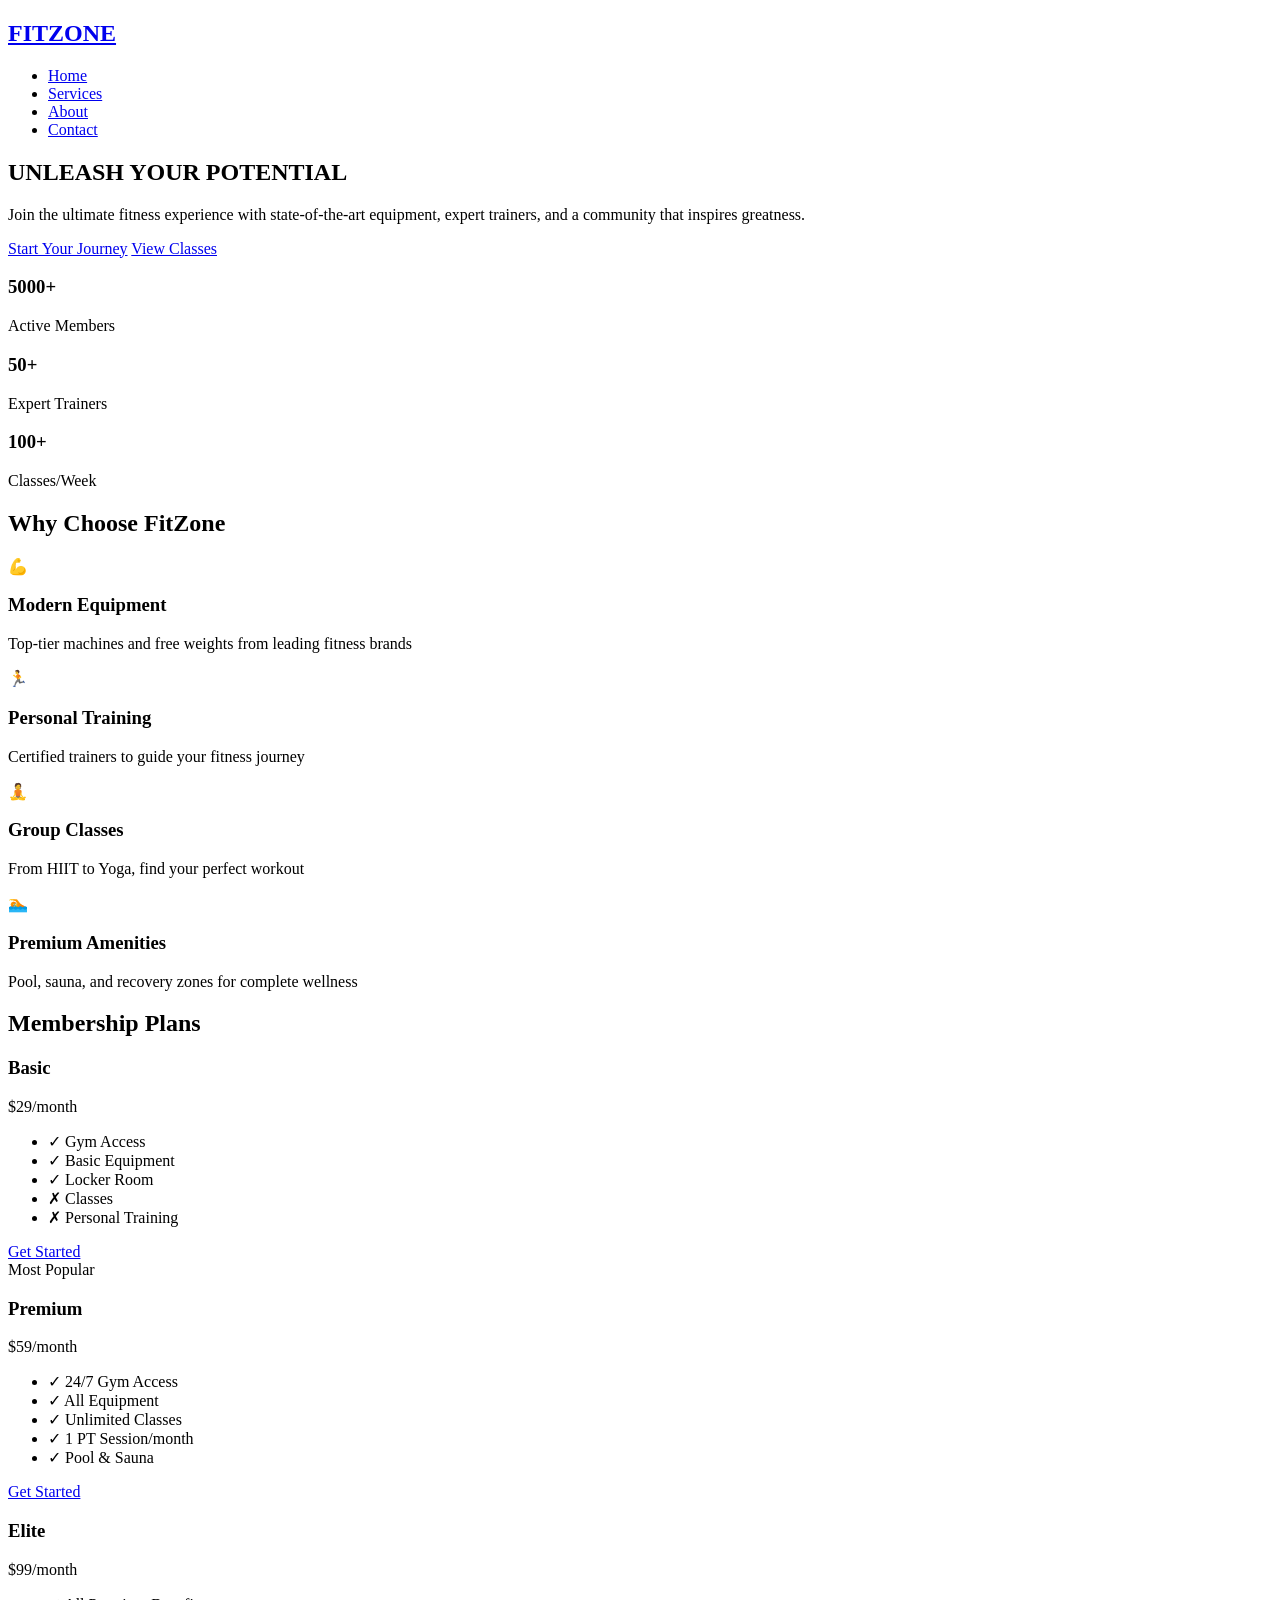
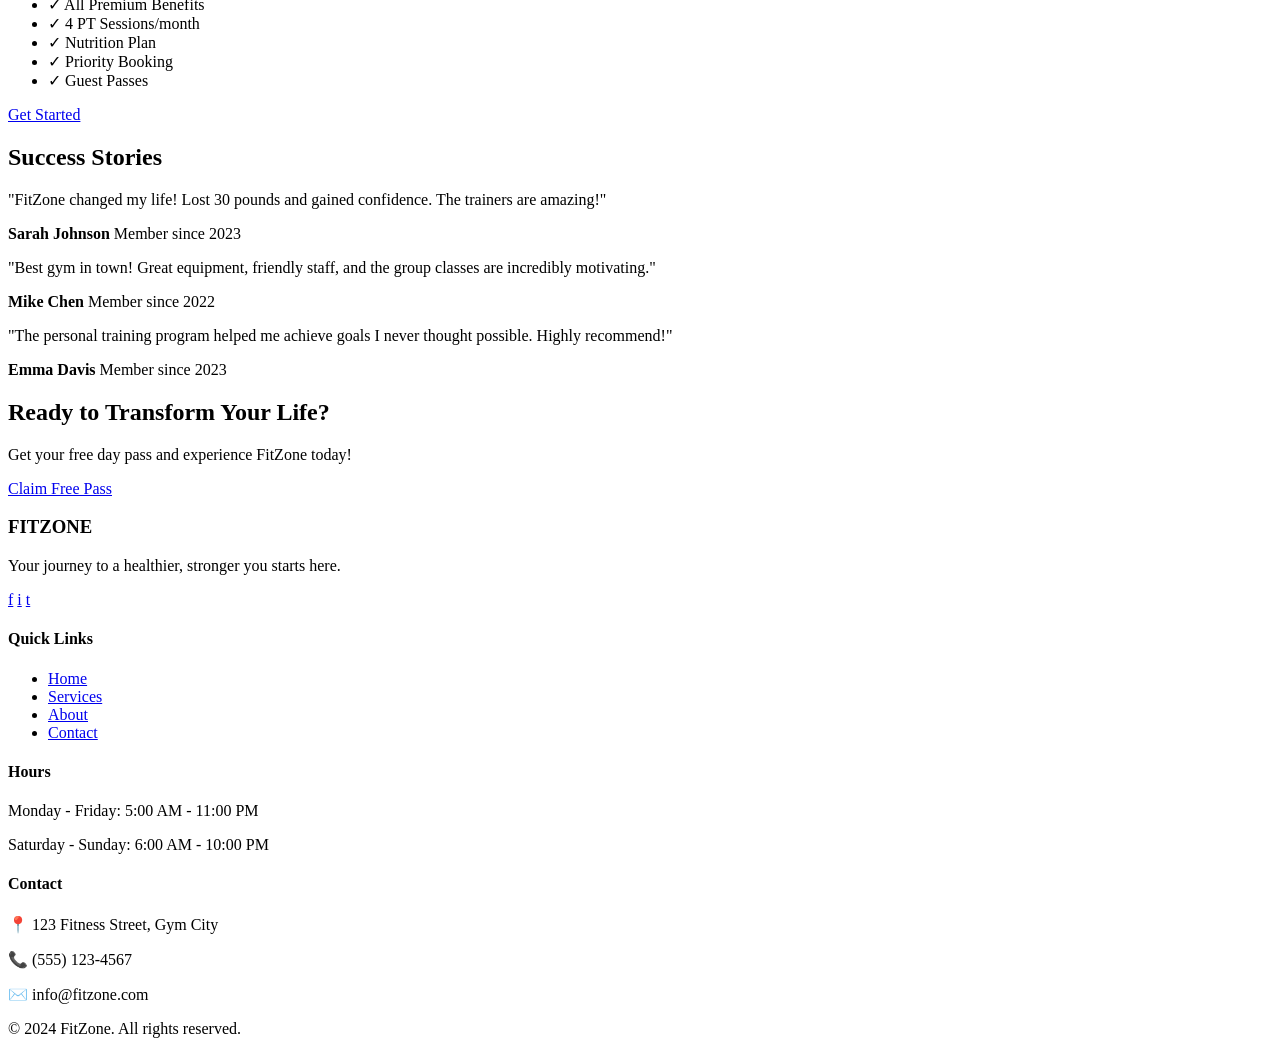
==== templates/index.html @ e3a337a7 "Gym Webite" ====
<!DOCTYPE html>
<html lang="en">
<head>
    <meta charset="UTF-8">
    <meta name="viewport" content="width=device-width, initial-scale=1.0">
    <title>FitZone - Transform Your Body, Transform Your Life</title>
    <link rel="stylesheet" href="/style.css">
</head>
<body>
    <nav class="navbar">
        <div class="nav-container">
            <div class="logo">
                <a href="/"><h1>FIT<span>ZONE</span></h1></a>
            </div>
            <ul class="nav-menu">
                <li><a href="/" class="nav-link active">Home</a></li>
                <li><a href="/services" class="nav-link">Services</a></li>
                <li><a href="/about" class="nav-link">About</a></li>
                <li><a href="/contact" class="nav-link">Contact</a></li>
            </ul>
            <div class="hamburger">
                <span></span>
                <span></span>
                <span></span>
            </div>
        </div>
    </nav>

    <section class="hero">
        <div class="hero-content">
            <h1 class="hero-title">UNLEASH YOUR <span>POTENTIAL</span></h1>
            <p class="hero-subtitle">Join the ultimate fitness experience with state-of-the-art equipment, expert trainers, and a community that inspires greatness.</p>
            <div class="hero-buttons">
                <a href="/contact" class="btn btn-primary">Start Your Journey</a>
                <a href="/services" class="btn btn-secondary">View Classes</a>
            </div>
        </div>
        <div class="hero-stats">
            <div class="stat">
                <h3>5000+</h3>
                <p>Active Members</p>
            </div>
            <div class="stat">
                <h3>50+</h3>
                <p>Expert Trainers</p>
            </div>
            <div class="stat">
                <h3>100+</h3>
                <p>Classes/Week</p>
            </div>
        </div>
    </section>

    <section class="features">
        <div class="container">
            <h2 class="section-title">Why Choose <span>FitZone</span></h2>
            <div class="features-grid">
                <div class="feature-card">
                    <div class="feature-icon">💪</div>
                    <h3>Modern Equipment</h3>
                    <p>Top-tier machines and free weights from leading fitness brands</p>
                </div>
                <div class="feature-card">
                    <div class="feature-icon">🏃</div>
                    <h3>Personal Training</h3>
                    <p>Certified trainers to guide your fitness journey</p>
                </div>
                <div class="feature-card">
                    <div class="feature-icon">🧘</div>
                    <h3>Group Classes</h3>
                    <p>From HIIT to Yoga, find your perfect workout</p>
                </div>
                <div class="feature-card">
                    <div class="feature-icon">🏊</div>
                    <h3>Premium Amenities</h3>
                    <p>Pool, sauna, and recovery zones for complete wellness</p>
                </div>
            </div>
        </div>
    </section>

    <section class="membership">
        <div class="container">
            <h2 class="section-title">Membership <span>Plans</span></h2>
            <div class="plans-grid">
                <div class="plan-card">
                    <h3>Basic</h3>
                    <div class="price">$29<span>/month</span></div>
                    <ul>
                        <li>✓ Gym Access</li>
                        <li>✓ Basic Equipment</li>
                        <li>✓ Locker Room</li>
                        <li>✗ Classes</li>
                        <li>✗ Personal Training</li>
                    </ul>
                    <a href="/contact" class="btn btn-outline">Get Started</a>
                </div>
                <div class="plan-card featured">
                    <div class="badge">Most Popular</div>
                    <h3>Premium</h3>
                    <div class="price">$59<span>/month</span></div>
                    <ul>
                        <li>✓ 24/7 Gym Access</li>
                        <li>✓ All Equipment</li>
                        <li>✓ Unlimited Classes</li>
                        <li>✓ 1 PT Session/month</li>
                        <li>✓ Pool & Sauna</li>
                    </ul>
                    <a href="/contact" class="btn btn-primary">Get Started</a>
                </div>
                <div class="plan-card">
                    <h3>Elite</h3>
                    <div class="price">$99<span>/month</span></div>
                    <ul>
                        <li>✓ All Premium Benefits</li>
                        <li>✓ 4 PT Sessions/month</li>
                        <li>✓ Nutrition Plan</li>
                        <li>✓ Priority Booking</li>
                        <li>✓ Guest Passes</li>
                    </ul>
                    <a href="/contact" class="btn btn-outline">Get Started</a>
                </div>
            </div>
        </div>
    </section>

    <section class="testimonials">
        <div class="container">
            <h2 class="section-title">Success <span>Stories</span></h2>
            <div class="testimonials-grid">
                <div class="testimonial-card">
                    <p>"FitZone changed my life! Lost 30 pounds and gained confidence. The trainers are amazing!"</p>
                    <div class="testimonial-author">
                        <strong>Sarah Johnson</strong>
                        <span>Member since 2023</span>
                    </div>
                </div>
                <div class="testimonial-card">
                    <p>"Best gym in town! Great equipment, friendly staff, and the group classes are incredibly motivating."</p>
                    <div class="testimonial-author">
                        <strong>Mike Chen</strong>
                        <span>Member since 2022</span>
                    </div>
                </div>
                <div class="testimonial-card">
                    <p>"The personal training program helped me achieve goals I never thought possible. Highly recommend!"</p>
                    <div class="testimonial-author">
                        <strong>Emma Davis</strong>
                        <span>Member since 2023</span>
                    </div>
                </div>
            </div>
        </div>
    </section>

    <section class="cta">
        <div class="container">
            <h2>Ready to Transform Your Life?</h2>
            <p>Get your free day pass and experience FitZone today!</p>
            <a href="/contact" class="btn btn-primary btn-large">Claim Free Pass</a>
        </div>
    </section>

    <footer class="footer">
        <div class="container">
            <div class="footer-content">
                <div class="footer-section">
                    <h3>FIT<span>ZONE</span></h3>
                    <p>Your journey to a healthier, stronger you starts here.</p>
                    <div class="social-links">
                        <a href="#" aria-label="Facebook">f</a>
                        <a href="#" aria-label="Instagram">i</a>
                        <a href="#" aria-label="Twitter">t</a>
                    </div>
                </div>
                <div class="footer-section">
                    <h4>Quick Links</h4>
                    <ul>
                        <li><a href="/">Home</a></li>
                        <li><a href="/services">Services</a></li>
                        <li><a href="/about">About</a></li>
                        <li><a href="/contact">Contact</a></li>
                    </ul>
                </div>
                <div class="footer-section">
                    <h4>Hours</h4>
                    <p>Monday - Friday: 5:00 AM - 11:00 PM</p>
                    <p>Saturday - Sunday: 6:00 AM - 10:00 PM</p>
                </div>
                <div class="footer-section">
                    <h4>Contact</h4>
                    <p>📍 123 Fitness Street, Gym City</p>
                    <p>📞 (555) 123-4567</p>
                    <p>✉️ info@fitzone.com</p>
                </div>
            </div>
            <div class="footer-bottom">
                <p>&copy; 2024 FitZone. All rights reserved.</p>
            </div>
        </div>
    </footer>

    <script src="/script.js"></script>
</body>
</html>
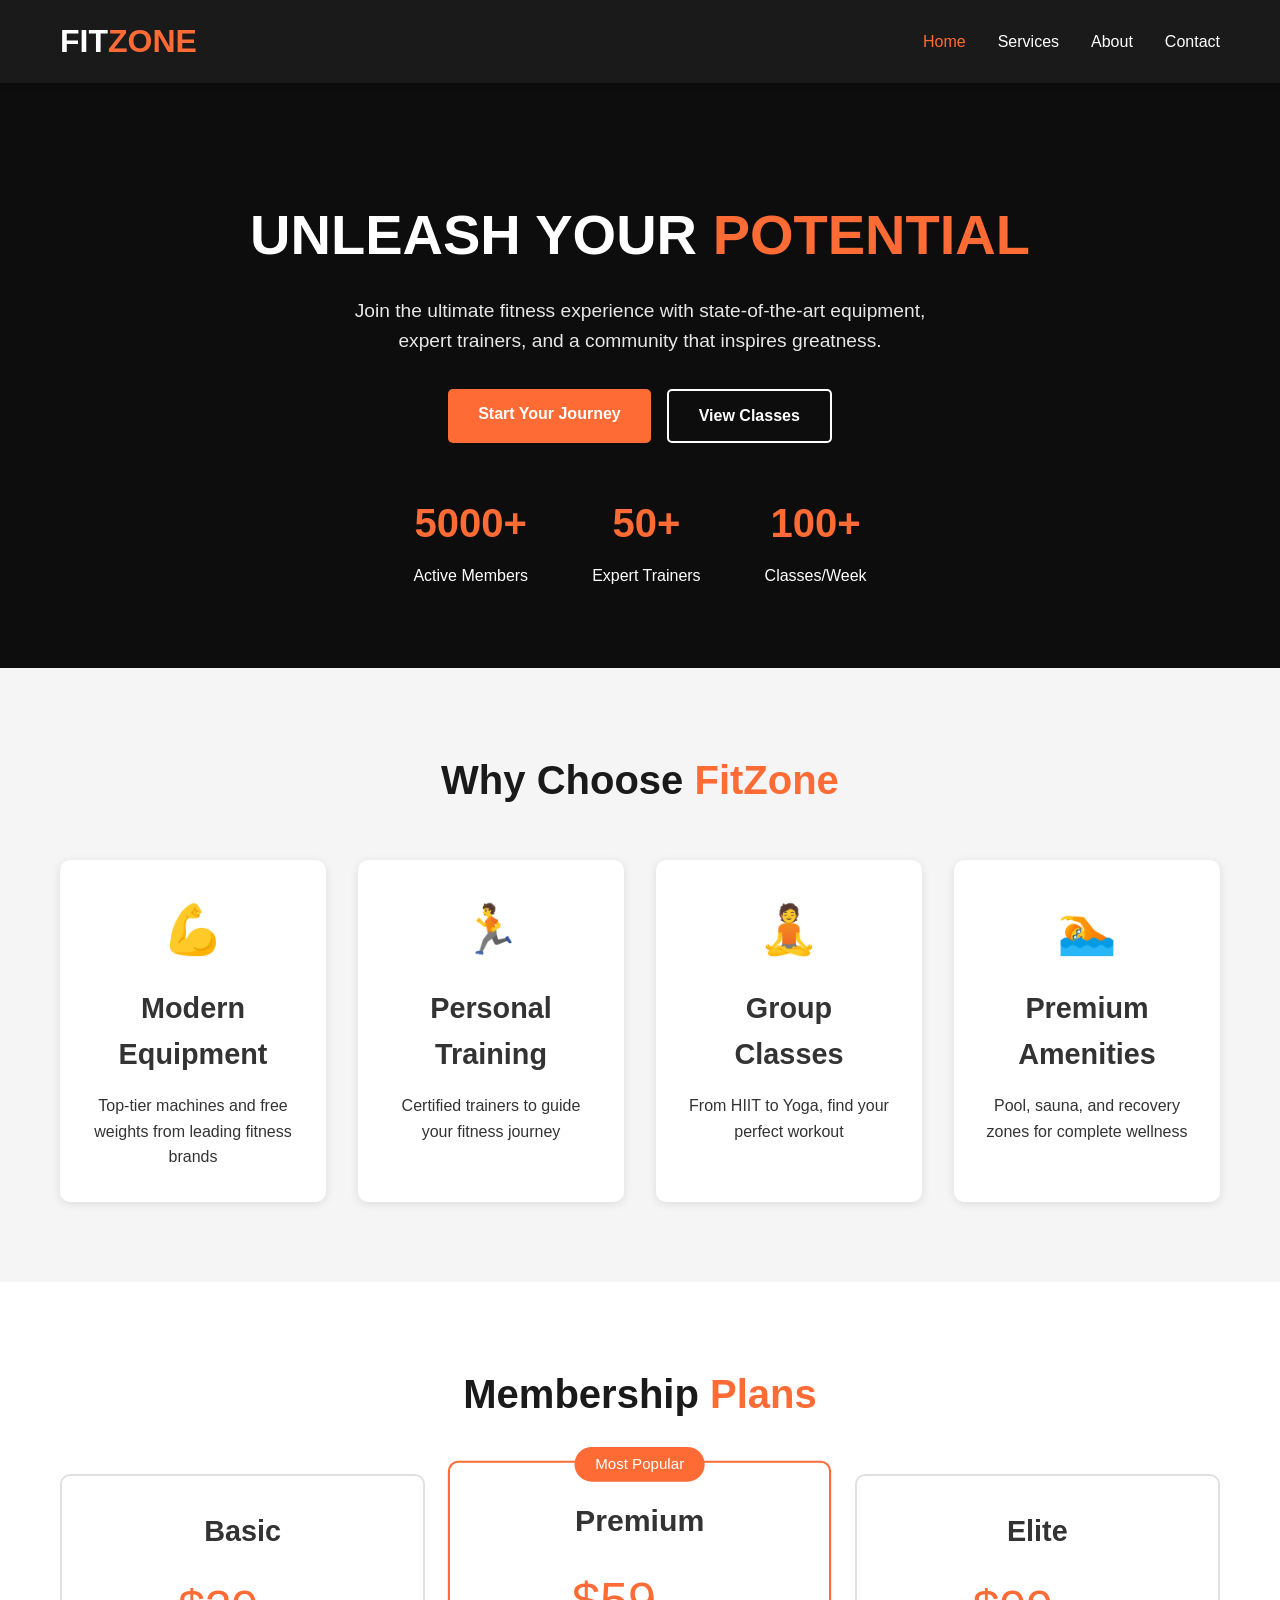
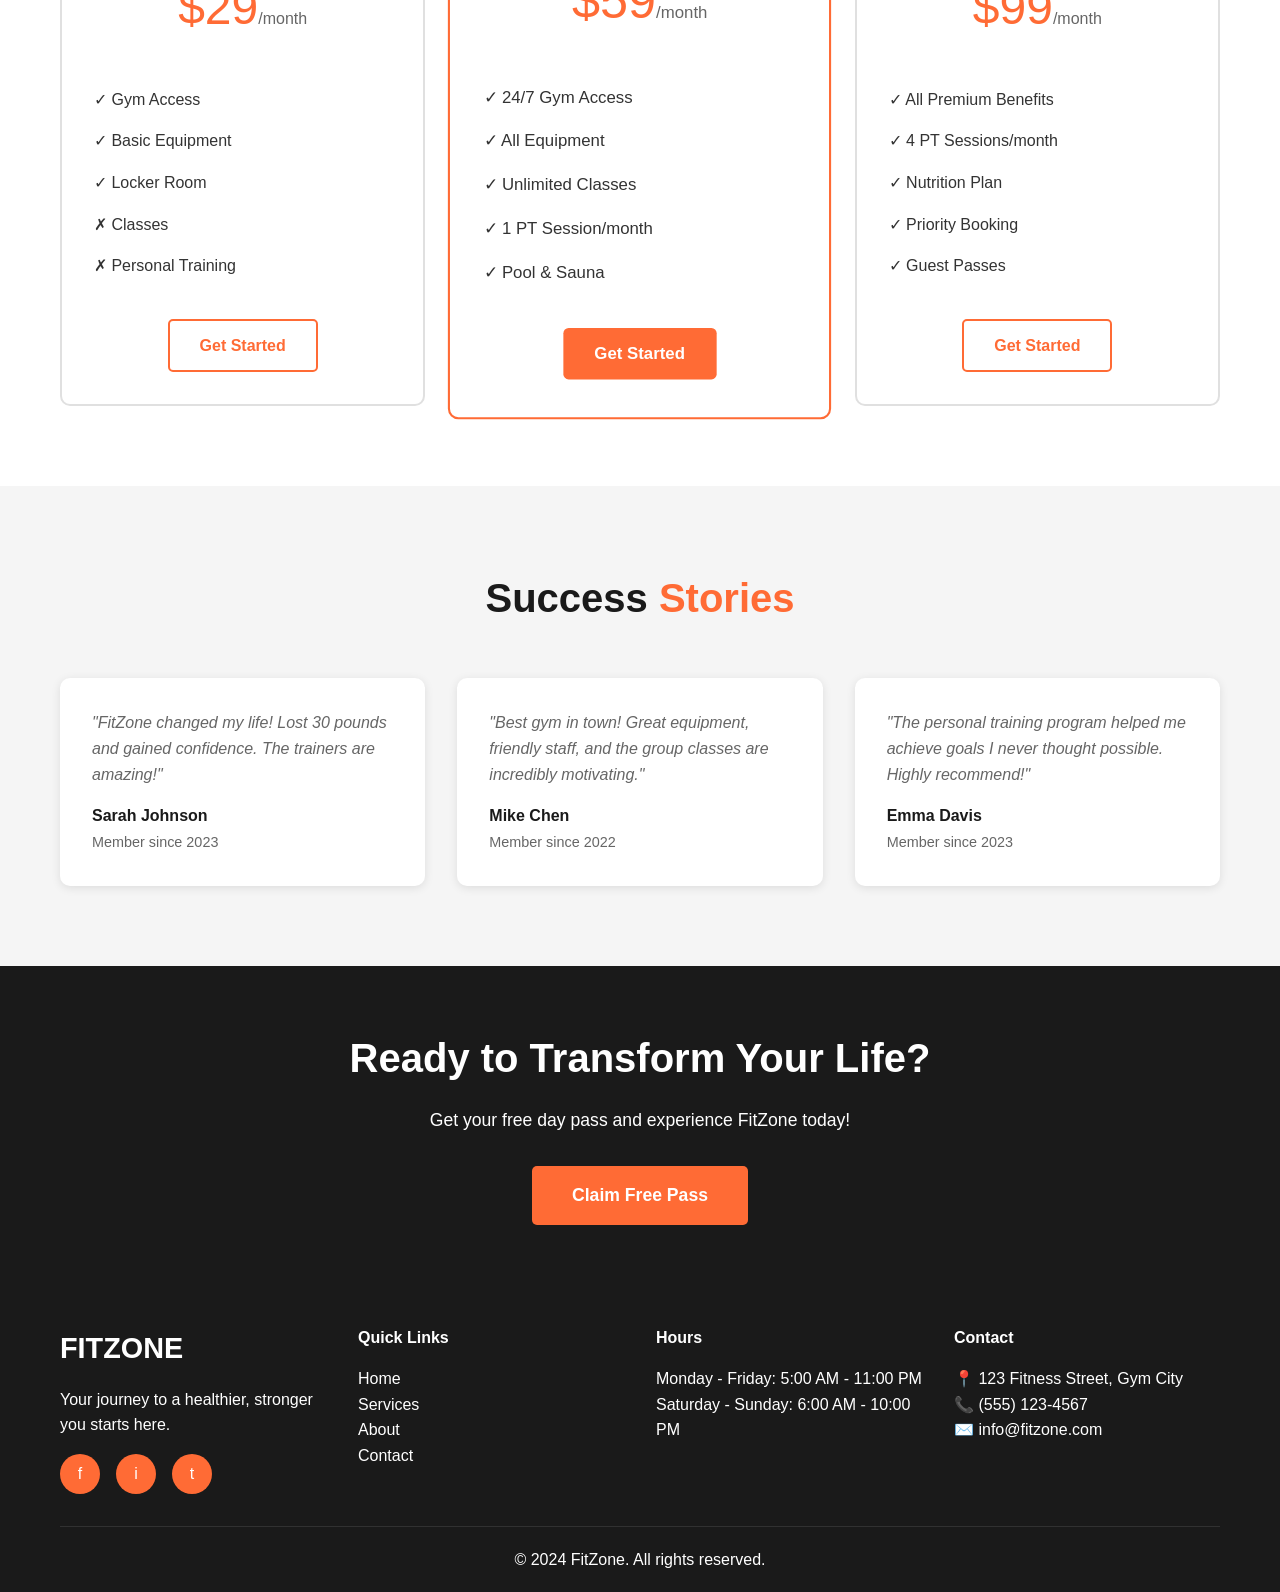
==== commit 01ea2f56: "Redesigned" ====
--- a/templates/index.html
+++ b/templates/index.html
@@ -4,7 +4,7 @@
     <meta charset="UTF-8">
     <meta name="viewport" content="width=device-width, initial-scale=1.0">
     <title>FitZone - Transform Your Body, Transform Your Life</title>
-    <link rel="stylesheet" href="/style.css">
+    <link rel="stylesheet" href="../public/style.css">
 </head>
 <body>
     <nav class="navbar">
--- a/public/style.css
+++ b/public/style.css
@@ -0,0 +1,960 @@
+/* Reset and Base Styles */
+* {
+    margin: 0;
+    padding: 0;
+    box-sizing: border-box;
+}
+
+:root {
+    --primary-color: #ff6b35;
+    --secondary-color: #1a1a1a;
+    --accent-color: #ffd93d;
+    --text-light: #ffffff;
+    --text-dark: #333333;
+    --gray-light: #f5f5f5;
+    --gray-medium: #666666;
+    --shadow: 0 2px 10px rgba(0, 0, 0, 0.1);
+    --transition: all 0.3s ease;
+}
+
+body {
+    font-family: 'Arial', sans-serif;
+    line-height: 1.6;
+    color: var(--text-dark);
+    background-color: var(--text-light);
+}
+
+.container {
+    max-width: 1200px;
+    margin: 0 auto;
+    padding: 0 20px;
+}
+
+.logo a{
+    text-decoration: none;
+}
+
+/* Typography */
+h1, h2, h3, h4, h5, h6 {
+    margin-bottom: 1rem;
+    font-weight: bold;
+}
+
+h1 { font-size: 3rem; }
+h2 { font-size: 2.5rem; }
+h3 { font-size: 1.8rem; }
+
+@media (max-width: 768px) {
+    h1 { font-size: 2rem; }
+    h2 { font-size: 1.8rem; }
+    h3 { font-size: 1.4rem; }
+}
+
+/* Navigation */
+.navbar {
+    background-color: var(--secondary-color);
+    position: fixed;
+    top: 0;
+    width: 100%;
+    z-index: 1000;
+    box-shadow: var(--shadow);
+}
+
+.nav-container {
+    display: flex;
+    justify-content: space-between;
+    align-items: center;
+    padding: 1rem 0;
+    max-width: 1200px;
+    margin: 0 auto;
+    padding: 1rem 20px;
+}
+
+.logo h1 {
+    color: var(--text-light);
+    font-size: 2rem;
+    margin: 0;
+}
+
+.logo span {
+    color: var(--primary-color);
+}
+
+.trainer_img{
+    width: 25vw;
+    height: 54vh;
+    border-radius: 3px;
+}
+
+.ceo_img{
+    width: 60vw;
+    height: 30vh;
+    object-fit: contain;
+    border-radius: 6px;
+}
+.nutritian{
+    width: 50vw;
+    height: 30vh;
+    object-fit: contain;
+    border-radius: 6px;
+}
+.htimg{
+    width: 50vw;
+    height: 30vh;
+    object-fit: contain;
+    border-radius: 6px;
+}
+.od_pic{
+    width: 50vw;
+    height: 30vh;
+    object-fit: contain;
+    border-radius: 6px;
+}
+.gym{
+    width: 50vw;
+    height: 60vh;
+    object-fit: contain;
+    border-radius: 8px;
+}
+.weight_room{
+    width: 23vw;
+    height: 28vh;
+    object-fit: contain;
+    border-radius: 8px;
+}
+.gym1{
+    width: 23vw;
+    height: 28vh;
+    object-fit: contain;
+    border-radius: 8px;
+}
+.studio{
+    width: 23vw;
+    height: 28vh;
+    object-fit: contain;
+    border-radius: 8px;
+}
+.pool{
+    width: 23vw;
+    height: 28vh;
+    object-fit: contain;
+    border-radius: 8px;
+}
+.nav-menu {
+    display: flex;
+    list-style: none;
+    gap: 2rem;
+}
+
+.nav-link {
+    color: var(--text-light);
+    text-decoration: none;
+    transition: var(--transition);
+    font-weight: 500;
+}
+
+.nav-link:hover,
+.nav-link.active {
+    color: var(--primary-color);
+}
+
+.hamburger {
+    display: none;
+    flex-direction: column;
+    cursor: pointer;
+}
+
+.hamburger span {
+    width: 25px;
+    height: 3px;
+    background-color: var(--text-light);
+    margin: 3px 0;
+    transition: var(--transition);
+}
+
+/* Hero Section */
+.hero {
+    background: linear-gradient(rgba(0, 0, 0, 0.5), rgba(0, 0, 0, 0.5)), var(--secondary-color);
+    color: var(--text-light);
+    padding: 120px 0 80px;
+    text-align: center;
+    margin-top: 70px;
+}
+
+.hero-title {
+    font-size: 3.5rem;
+    margin-bottom: 1rem;
+    animation: fadeInUp 1s ease;
+}
+
+.hero-title span {
+    color: var(--primary-color);
+}
+
+.hero-subtitle {
+    font-size: 1.2rem;
+    margin-bottom: 2rem;
+    opacity: 0.9;
+    max-width: 600px;
+    margin-left: auto;
+    margin-right: auto;
+}
+
+.hero-buttons {
+    display: flex;
+    gap: 1rem;
+    justify-content: center;
+    margin-bottom: 3rem;
+}
+
+.hero-stats {
+    display: flex;
+    justify-content: center;
+    gap: 4rem;
+    margin-top: 3rem;
+}
+
+.stat {
+    text-align: center;
+}
+
+.stat h3 {
+    font-size: 2.5rem;
+    color: var(--primary-color);
+    margin-bottom: 0.5rem;
+}
+
+/* Buttons */
+.btn {
+    display: inline-block;
+    padding: 12px 30px;
+    text-decoration: none;
+    border-radius: 5px;
+    transition: var(--transition);
+    font-weight: 600;
+    text-align: center;
+    cursor: pointer;
+    border: none;
+}
+
+.btn-primary {
+    background-color: var(--primary-color);
+    color: var(--text-light);
+}
+
+.btn-primary:hover {
+    background-color: #ff5722;
+    transform: translateY(-2px);
+}
+
+.btn-secondary {
+    background-color: transparent;
+    color: var(--text-light);
+    border: 2px solid var(--text-light);
+}
+
+.btn-secondary:hover {
+    background-color: var(--text-light);
+    color: var(--secondary-color);
+}
+
+.btn-outline {
+    background-color: transparent;
+    color: var(--primary-color);
+    border: 2px solid var(--primary-color);
+}
+
+.btn-outline:hover {
+    background-color: var(--primary-color);
+    color: var(--text-light);
+}
+
+.btn-large {
+    padding: 15px 40px;
+    font-size: 1.1rem;
+}
+
+/* Features Section */
+.features {
+    padding: 80px 0;
+    background-color: var(--gray-light);
+}
+
+.section-title {
+    text-align: center;
+    margin-bottom: 3rem;
+    color: var(--secondary-color);
+}
+
+.section-title span {
+    color: var(--primary-color);
+}
+
+.features-grid {
+    display: grid;
+    grid-template-columns: repeat(auto-fit, minmax(250px, 1fr));
+    gap: 2rem;
+}
+
+.feature-card {
+    background-color: var(--text-light);
+    padding: 2rem;
+    border-radius: 10px;
+    text-align: center;
+    box-shadow: var(--shadow);
+    transition: var(--transition);
+}
+
+.feature-card:hover {
+    transform: translateY(-5px);
+    box-shadow: 0 5px 20px rgba(0, 0, 0, 0.15);
+}
+
+.feature-icon {
+    font-size: 3rem;
+    margin-bottom: 1rem;
+}
+
+/* Membership Plans */
+.membership {
+    padding: 80px 0;
+}
+
+.plans-grid {
+    display: grid;
+    grid-template-columns: repeat(auto-fit, minmax(300px, 1fr));
+    gap: 2rem;
+    margin-top: 3rem;
+}
+
+.plan-card {
+    background-color: var(--text-light);
+    border: 2px solid #e0e0e0;
+    border-radius: 10px;
+    padding: 2rem;
+    text-align: center;
+    position: relative;
+    transition: var(--transition);
+}
+
+.plan-card.featured {
+    border-color: var(--primary-color);
+    transform: scale(1.05);
+}
+
+.badge {
+    position: absolute;
+    top: -15px;
+    left: 50%;
+    transform: translateX(-50%);
+    background-color: var(--primary-color);
+    color: var(--text-light);
+    padding: 5px 20px;
+    border-radius: 20px;
+    font-size: 0.9rem;
+}
+
+.price {
+    font-size: 3rem;
+    color: var(--primary-color);
+    margin: 1rem 0;
+}
+
+.price span {
+    font-size: 1rem;
+    color: var(--gray-medium);
+}
+
+.plan-card ul {
+    list-style: none;
+    margin: 2rem 0;
+    text-align: left;
+}
+
+.plan-card li {
+    padding: 0.5rem 0;
+}
+
+/* Testimonials */
+.testimonials {
+    padding: 80px 0;
+    background-color: var(--gray-light);
+}
+
+.testimonials-grid {
+    display: grid;
+    grid-template-columns: repeat(auto-fit, minmax(300px, 1fr));
+    gap: 2rem;
+}
+
+.testimonial-card {
+    background-color: var(--text-light);
+    padding: 2rem;
+    border-radius: 10px;
+    box-shadow: var(--shadow);
+}
+
+.testimonial-card p {
+    font-style: italic;
+    margin-bottom: 1rem;
+    color: var(--gray-medium);
+}
+
+.testimonial-author strong {
+    display: block;
+    color: var(--secondary-color);
+}
+
+.testimonial-author span {
+    color: var(--gray-medium);
+    font-size: 0.9rem;
+}
+
+/* CTA Section */
+.cta {
+    background-color: var(--secondary-color);
+    color: var(--text-light);
+    padding: 60px 0;
+    text-align: center;
+}
+
+.cta h2 {
+    margin-bottom: 1rem;
+}
+
+.cta p {
+    margin-bottom: 2rem;
+    font-size: 1.1rem;
+}
+
+/* Footer */
+.footer {
+    background-color: var(--secondary-color);
+    color: var(--text-light);
+    padding: 40px 0 20px;
+}
+
+.footer-content {
+    display: grid;
+    grid-template-columns: repeat(auto-fit, minmax(250px, 1fr));
+    gap: 2rem;
+    margin-bottom: 2rem;
+}
+
+.footer-section h3,
+.footer-section h4 {
+    margin-bottom: 1rem;
+}
+
+.footer-section ul {
+    list-style: none;
+}
+
+.footer-section a {
+    color: var(--text-light);
+    text-decoration: none;
+    transition: var(--transition);
+}
+
+.footer-section a:hover {
+    color: var(--primary-color);
+}
+
+.social-links {
+    display: flex;
+    gap: 1rem;
+    margin-top: 1rem;
+}
+
+.social-links a {
+    width: 40px;
+    height: 40px;
+    background-color: var(--primary-color);
+    border-radius: 50%;
+    display: flex;
+    align-items: center;
+    justify-content: center;
+    transition: var(--transition);
+}
+
+.social-links a:hover {
+    background-color: #ff5722;
+    transform: translateY(-2px);
+}
+
+.footer-bottom {
+    text-align: center;
+    padding-top: 20px;
+    border-top: 1px solid rgba(255, 255, 255, 0.1);
+}
+
+/* Page Hero (for inner pages) */
+.page-hero {
+    background: linear-gradient(rgba(0, 0, 0, 0.5), rgba(0, 0, 0, 0.5)), var(--secondary-color);
+    color: var(--text-light);
+    padding: 100px 0 60px;
+    text-align: center;
+    margin-top: 70px;
+}
+
+/* Services Page */
+.services-main {
+    padding: 80px 0;
+}
+
+.service-detail {
+    display: grid;
+    grid-template-columns: 1fr 1fr;
+    gap: 3rem;
+    margin-bottom: 4rem;
+    align-items: center;
+}
+
+.service-features {
+    list-style: none;
+    margin: 2rem 0;
+}
+
+.service-features li {
+    padding: 0.5rem 0;
+    color: var(--gray-medium);
+}
+
+.service-image,
+.image-placeholder {
+    background-color: var(--gray-light);
+    height: 300px;
+    border-radius: 10px;
+    display: flex;
+    align-items: center;
+    justify-content: center;
+    color: var(--gray-medium);
+    font-size: 1.2rem;
+}
+
+.classes-grid {
+    display: grid;
+    grid-template-columns: repeat(auto-fit, minmax(300px, 1fr));
+    gap: 2rem;
+    margin: 3rem 0;
+}
+
+.class-card {
+    background-color: var(--text-light);
+    padding: 2rem;
+    border-radius: 10px;
+    box-shadow: var(--shadow);
+    transition: var(--transition);
+}
+
+.class-card:hover {
+    transform: translateY(-5px);
+    box-shadow: 0 5px 20px rgba(0, 0, 0, 0.15);
+}
+
+.class-details {
+    display: flex;
+    justify-content: space-between;
+    margin-top: 1rem;
+    color: var(--gray-medium);
+    font-size: 0.9rem;
+}
+
+.programs-grid {
+    display: grid;
+    grid-template-columns: repeat(auto-fit, minmax(350px, 1fr));
+    gap: 2rem;
+    margin: 3rem 0;
+}
+
+.program-card {
+    background-color: var(--text-light);
+    padding: 2rem;
+    border-radius: 10px;
+    box-shadow: var(--shadow);
+}
+
+.program-card ul {
+    list-style: none;
+    margin: 1rem 0 2rem;
+}
+
+.program-card li {
+    padding: 0.5rem 0;
+    color: var(--gray-medium);
+}
+
+.additional-services {
+    display: grid;
+    grid-template-columns: repeat(auto-fit, minmax(300px, 1fr));
+    gap: 2rem;
+    margin-top: 3rem;
+}
+
+.service-item {
+    background-color: var(--gray-light);
+    padding: 2rem;
+    border-radius: 10px;
+}
+
+.schedule-cta {
+    background-color: var(--gray-light);
+    padding: 60px 0;
+    text-align: center;
+}
+
+.cta-buttons {
+    display: flex;
+    gap: 1rem;
+    justify-content: center;
+    margin-top: 2rem;
+}
+
+/* About Page */
+.about-intro {
+    padding: 80px 0;
+}
+
+.about-content {
+    display: grid;
+    grid-template-columns: 1fr 1fr;
+    gap: 3rem;
+    align-items: center;
+}
+
+.about-text p {
+    margin-bottom: 1rem;
+    color: var(--gray-medium);
+    line-height: 1.8;
+}
+
+.mission-vision {
+    background-color: var(--gray-light);
+    padding: 80px 0;
+}
+
+.mv-grid {
+    display: grid;
+    grid-template-columns: 1fr 1fr;
+    gap: 2rem;
+}
+
+.mv-card {
+    background-color: var(--text-light);
+    padding: 3rem;
+    border-radius: 10px;
+    box-shadow: var(--shadow);
+}
+
+.values {
+    padding: 80px 0;
+}
+
+.values-grid {
+    display: grid;
+    grid-template-columns: repeat(auto-fit, minmax(250px, 1fr));
+    gap: 2rem;
+}
+
+.value-card {
+    text-align: center;
+    padding: 2rem;
+}
+
+.value-icon {
+    font-size: 3rem;
+    margin-bottom: 1rem;
+}
+
+.team {
+    background-color: var(--gray-light);
+    padding: 80px 0;
+}
+
+.team-grid {
+    display: grid;
+    grid-template-columns: repeat(auto-fit, minmax(250px, 1fr));
+    gap: 2rem;
+}
+
+.team-member {
+    background-color: var(--text-light);
+    padding: 2rem;
+    border-radius: 10px;
+    text-align: center;
+    box-shadow: var(--shadow);
+}
+
+.member-image {
+    width: 150px;
+    height: 150px;
+    background-color: var(--gray-light);
+    border-radius: 50%;
+    margin: 0 auto 1rem;
+    display: flex;
+    align-items: center;
+    justify-content: center;
+}
+
+.role {
+    color: var(--primary-color);
+    font-weight: 600;
+}
+
+.facility-tour {
+    padding: 80px 0;
+}
+
+.facility-features {
+    display: grid;
+    grid-template-columns: repeat(auto-fit, minmax(200px, 1fr));
+    gap: 2rem;
+    margin-bottom: 3rem;
+}
+
+.facility-item {
+    text-align: center;
+}
+
+.facility-item h3 {
+    color: var(--primary-color);
+    margin-bottom: 0.5rem;
+}
+
+.tour-gallery {
+    display: grid;
+    grid-template-columns: repeat(auto-fit, minmax(250px, 1fr));
+    gap: 1rem;
+}
+
+.gallery-item {
+    height: 200px;
+    background-color: var(--gray-light);
+    border-radius: 10px;
+    display: flex;
+    align-items: center;
+    justify-content: center;
+    color: var(--gray-medium);
+}
+
+.community-impact {
+    background-color: var(--gray-light);
+    padding: 80px 0;
+}
+
+.impact-content {
+    text-align: center;
+}
+
+.impact-stats {
+    display: grid;
+    grid-template-columns: repeat(auto-fit, minmax(200px, 1fr));
+    gap: 2rem;
+    margin-top: 3rem;
+}
+
+.impact-item h3 {
+    color: var(--primary-color);
+    font-size: 2rem;
+    margin-bottom: 0.5rem;
+}
+
+/* Contact Page */
+.contact-main {
+    padding: 80px 0;
+}
+
+.contact-grid {
+    display: grid;
+    grid-template-columns: 1fr 1fr;
+    gap: 3rem;
+}
+
+.contact-form {
+    background-color: var(--gray-light);
+    padding: 2rem;
+    border-radius: 10px;
+}
+
+.form-row {
+    display: grid;
+    grid-template-columns: 1fr 1fr;
+    gap: 1rem;
+}
+
+.form-group {
+    margin-bottom: 1.5rem;
+}
+
+.form-group label {
+    display: block;
+    margin-bottom: 0.5rem;
+    font-weight: 600;
+}
+
+.form-group input,
+.form-group select,
+.form-group textarea {
+    width: 100%;
+    padding: 10px;
+    border: 1px solid #ddd;
+    border-radius: 5px;
+    font-size: 1rem;
+    transition: var(--transition);
+}
+
+.form-group input:focus,
+.form-group select:focus,
+.form-group textarea:focus {
+    outline: none;
+    border-color: var(--primary-color);
+}
+
+.contact-info {
+    margin-bottom: 2rem;
+}
+
+.info-item {
+    margin-bottom: 2rem;
+}
+
+.info-item h3 {
+    color: var(--primary-color);
+    margin-bottom: 0.5rem;
+}
+
+.link {
+    color: var(--primary-color);
+    text-decoration: none;
+    font-weight: 600;
+    transition: var(--transition);
+}
+
+.link:hover {
+    text-decoration: underline;
+}
+
+.social-links-large {
+    display: flex;
+    gap: 1rem;
+}
+
+.social-links-large a {
+    padding: 10px 20px;
+    background-color: var(--primary-color);
+    color: var(--text-light);
+    text-decoration: none;
+    border-radius: 5px;
+    transition: var(--transition);
+}
+
+.social-links-large a:hover {
+    background-color: #ff5722;
+}
+
+.map-section {
+    background-color: var(--gray-light);
+    padding: 80px 0;
+}
+
+.map-container {
+    height: 400px;
+    background-color: #e0e0e0;
+    border-radius: 10px;
+    display: flex;
+    align-items: center;
+    justify-content: center;
+    flex-direction: column;
+    color: var(--gray-medium);
+}
+
+.faq-section {
+    padding: 80px 0;
+}
+
+.faq-grid {
+    display: grid;
+    grid-template-columns: repeat(auto-fit, minmax(300px, 1fr));
+    gap: 2rem;
+}
+
+.faq-item {
+    background-color: var(--gray-light);
+    padding: 2rem;
+    border-radius: 10px;
+}
+
+.faq-item h3 {
+    color: var(--primary-color);
+    margin-bottom: 1rem;
+}
+
+/* Animations */
+@keyframes fadeInUp {
+    from {
+        opacity: 0;
+        transform: translateY(30px);
+    }
+    to {
+        opacity: 1;
+        transform: translateY(0);
+    }
+}
+
+/* Responsive Design */
+@media (max-width: 768px) {
+    .hamburger {
+        display: flex;
+    }
+    
+    .nav-menu {
+        position: fixed;
+        left: -100%;
+        top: 70px;
+        flex-direction: column;
+        background-color: var(--secondary-color);
+        width: 100%;
+        text-align: center;
+        transition: 0.3s;
+        box-shadow: 0 10px 27px rgba(0, 0, 0, 0.05);
+        padding: 2rem 0;
+    }
+    
+    .nav-menu.active {
+        left: 0;
+    }
+    
+    .hero-title {
+        font-size: 2.5rem;
+    }
+    
+    .hero-buttons {
+        flex-direction: column;
+        align-items: center;
+    }
+    
+    .hero-stats {
+        flex-direction: column;
+        gap: 2rem;
+    }
+    
+    .service-detail,
+    .about-content,
+    .contact-grid,
+    .mv-grid {
+        grid-template-columns: 1fr;
+    }
+    
+    .form-row {
+        grid-template-columns: 1fr;
+    }
+    
+    .plan-card.featured {
+        transform: scale(1);
+    }
+    
+    .cta-buttons {
+        flex-direction: column;
+        align-items: center;
+    }
+}
